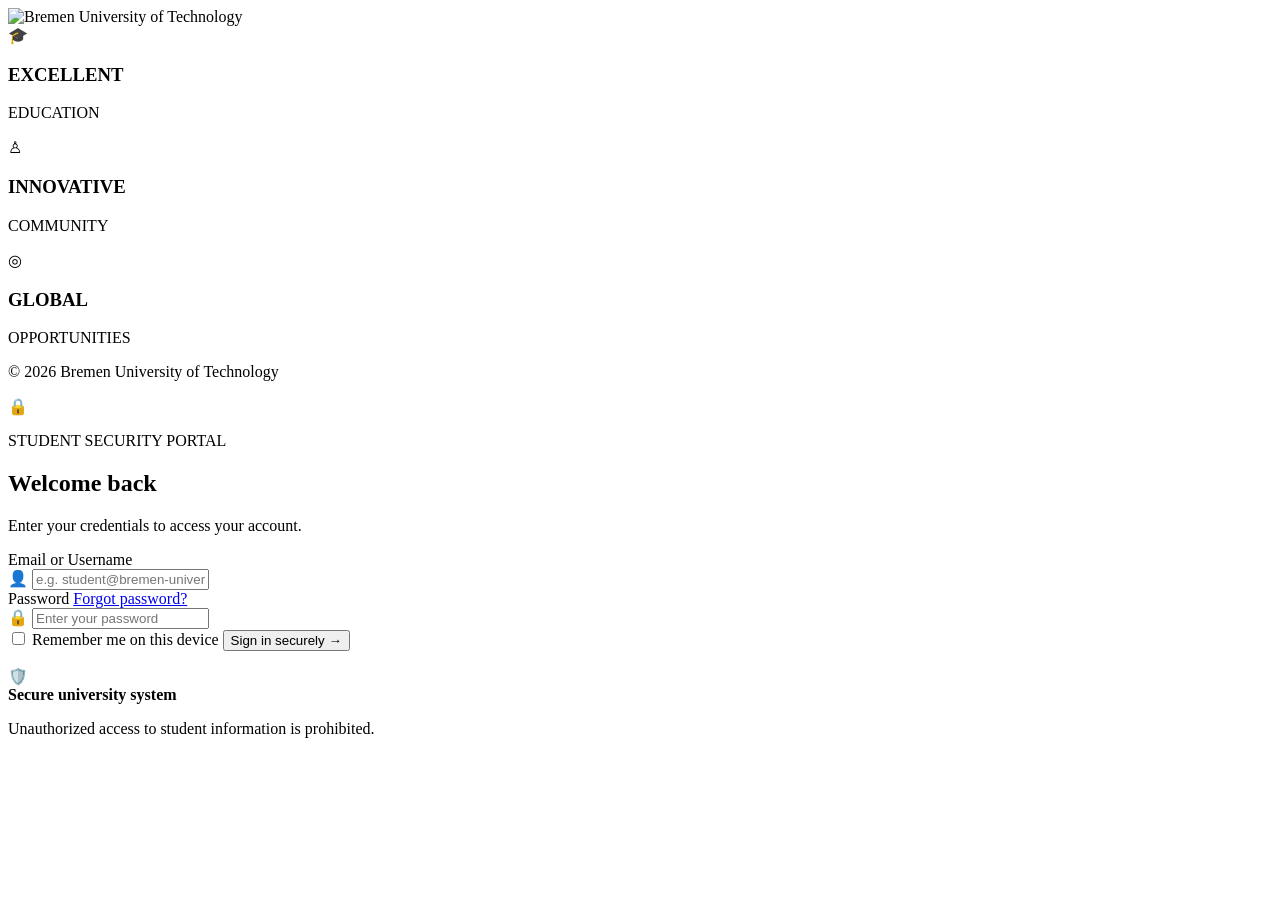
==== index.html @ ea81b8df "Add files via upload" ====
<!DOCTYPE html>
<html lang="en">

<head>
    <meta charset="UTF-8">
    <meta name="viewport" content="width=device-width, initial-scale=1.0">

    <title>Bremen University of Technology | Student Portal</title>

    <link rel="stylesheet" href="style.css">
</head>

<body>

<div class="page">

    <!-- ======================================
         LEFT SIDE
    ======================================= -->

    <section class="university-side">

        <div class="university-brand">

    <img
        src="images/university-logo.png"
        alt="Bremen University of Technology"
        class="university-logo"
    >

</div>


        <!-- UNIVERSITY FEATURES -->

        <div class="university-features">

            <div class="feature">

                <div class="feature-icon">
                    🎓
                </div>

                <h3>EXCELLENT</h3>

                <p>EDUCATION</p>

            </div>


            <div class="feature">

                <div class="feature-icon">
                    ♙
                </div>

                <h3>INNOVATIVE</h3>

                <p>COMMUNITY</p>

            </div>


            <div class="feature">

                <div class="feature-icon">
                    ◎
                </div>

                <h3>GLOBAL</h3>

                <p>OPPORTUNITIES</p>

            </div>

        </div>


        <p class="copyright">
            © 2026 Bremen University of Technology
        </p>

    </section>


    <!-- ======================================
         RIGHT SIDE
    ======================================= -->

    <section class="login-area">

        <!-- decorative background shapes -->

        <div class="background-shape shape-one"></div>
        <div class="background-shape shape-two"></div>


        <div class="login-card">

            <!-- LOCK -->

            <div class="lock-icon">
                🔒
            </div>


            <p class="portal-label">
                STUDENT SECURITY PORTAL
            </p>


            <h1>
                Welcome back
            </h1>


            <p class="subtitle">
                Enter your credentials to access your account.
            </p>


            <!-- LOGIN FORM -->

            <form id="loginForm">

                <!-- EMAIL -->

                <div class="form-group">

                    <label for="username">
                        Email or Username
                    </label>

                    <div class="input-wrapper">

                        <span class="input-icon">
                            👤
                        </span>

                        <input
                            type="text"
                            id="username"
                            name="username"
                            placeholder="e.g. student@bremen-university.de"
                            autocomplete="username"
                            required
                        >

                    </div>

                </div>


                <!-- PASSWORD -->

                <div class="form-group">

                    <div class="password-heading">

                        <label for="password">
                            Password
                        </label>

                        <a href="#">
                            Forgot password?
                        </a>

                    </div>


                    <div class="input-wrapper">

                        <span class="input-icon">
                            🔒
                        </span>

                        <input
                            type="password"
                            id="password"
                            name="password"
                            placeholder="Enter your password"
                            autocomplete="current-password"
                            required
                        >

                    </div>

                </div>


                <!-- REMEMBER -->

                <label class="remember">

                    <input type="checkbox">

                    <span>
                        Remember me on this device
                    </span>

                </label>


                <!-- LOGIN BUTTON -->

                <button
                    type="submit"
                    class="login-button"
                >

                    <span>
                        Sign in securely
                    </span>

                    <span class="arrow">
                        →
                    </span>

                </button>


                <p
                    id="loginMessage"
                    class="login-message"
                ></p>

            </form>


            <!-- SECURITY BOX -->

            <div class="security-box">

                <div class="shield-icon">
                    🛡️
                </div>

                <div class="security-text">

                    <strong>
                        Secure university system
                    </strong>

                    <p>
                        Unauthorized access to student information
                        is prohibited.
                    </p>

                </div>

            </div>

        </div>

    </section>

</div>


<script src="script.js"></script>

</body>

</html>
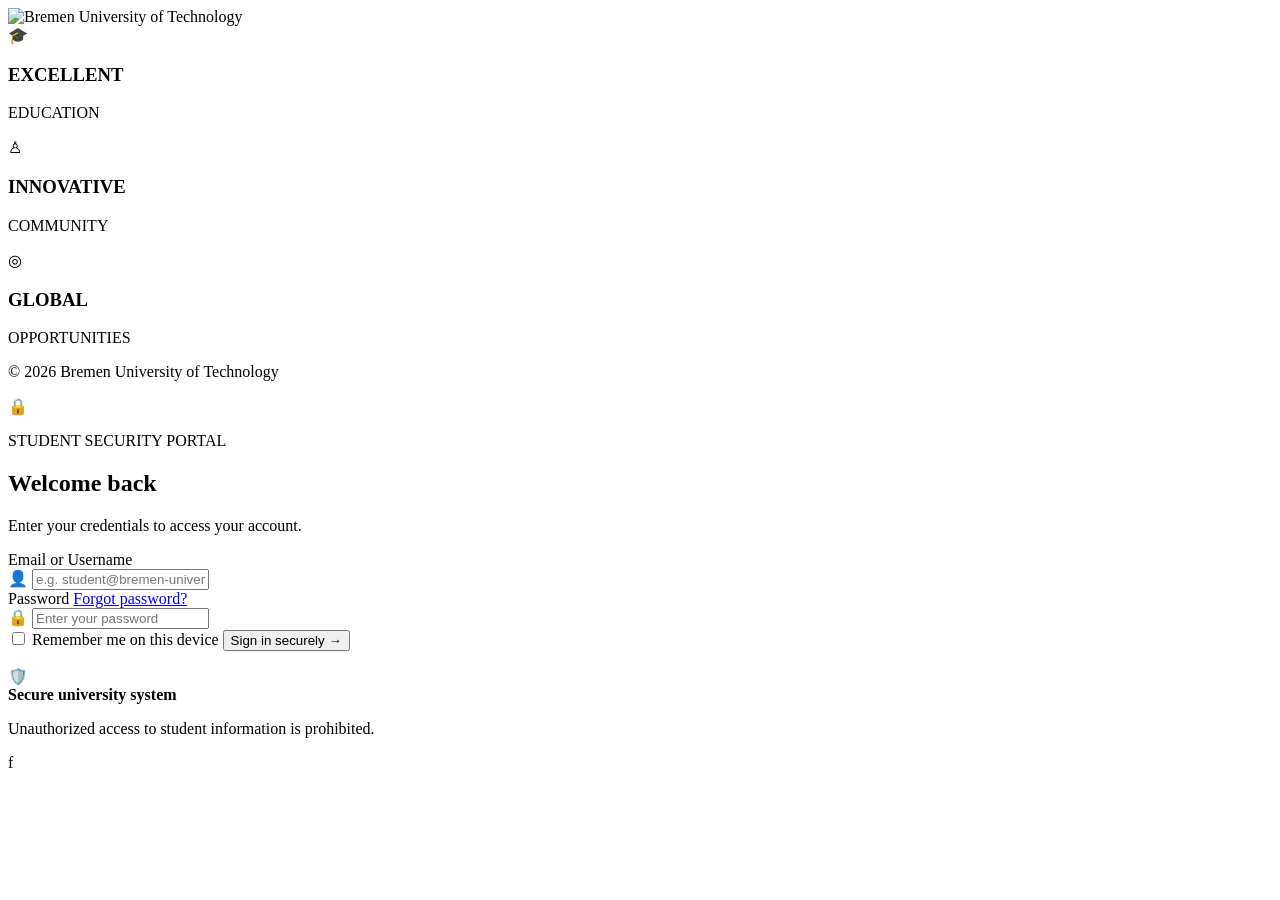
==== commit 9c003eab: "Update index.html" ====
--- a/index.html
+++ b/index.html
@@ -259,6 +259,6 @@
 
 <script src="script.js"></script>
 
-</body>
-
-</html>+</body>f
+
+</html>
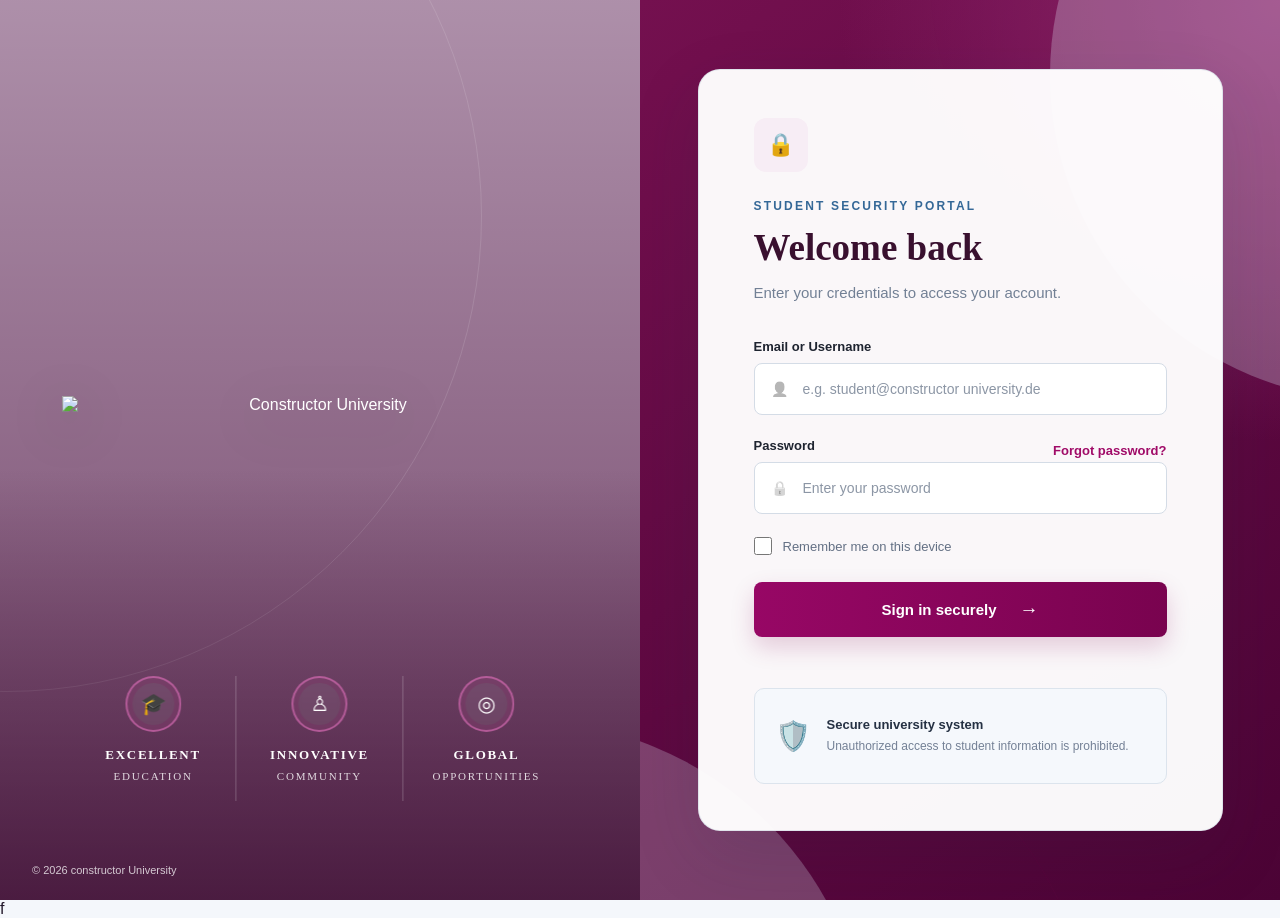
==== commit 2a63deee: "Add lecturer and admin dashboards with role-based access" ====
--- a/index.html
+++ b/index.html
@@ -24,7 +24,7 @@
 
     <img
         src="images/university-logo.png"
-        alt="Bremen University of Technology"
+        alt="Constructor University"
         class="university-logo"
     >
 
@@ -77,7 +77,7 @@
 
 
         <p class="copyright">
-            © 2026 Bremen University of Technology
+            © 2026 constructor University
         </p>
 
     </section>
@@ -141,7 +141,7 @@
                             type="text"
                             id="username"
                             name="username"
-                            placeholder="e.g. student@bremen-university.de"
+                            placeholder="e.g. student@constructor university.de"
                             autocomplete="username"
                             required
                         >
--- a/style.css
+++ b/style.css
@@ -0,0 +1,1063 @@
+/* =========================================================
+   RESET
+========================================================= */
+
+* {
+    margin: 0;
+    padding: 0;
+    box-sizing: border-box;
+}
+
+
+html,
+body {
+    width: 100%;
+    min-height: 100%;
+}
+
+
+body {
+    font-family:
+        "Segoe UI",
+        Arial,
+        sans-serif;
+
+    background: #f4f7fb;
+
+    color: #22172a;
+
+    overflow-x: hidden;
+}
+
+
+/* =========================================================
+   MAIN PAGE
+========================================================= */
+
+.page {
+    width: 100%;
+    min-height: 100vh;
+
+    display: flex;
+
+    
+}
+
+
+/* =========================================================
+   LEFT UNIVERSITY SIDE
+========================================================= */
+
+.university-side {
+    width: 50%;
+    min-height: 100vh;
+
+    flex-shrink: 0;
+
+    position: relative;
+
+    overflow: hidden;
+
+    color: white;
+
+    background-image:
+
+        linear-gradient(
+            rgba(76, 0, 57, 0.42),
+            rgba(64, 0, 49, 0.72)
+        ),
+
+        url("images/campus.png");
+
+    background-size: cover;
+
+    background-position: center;
+
+    background-repeat: no-repeat;
+}
+
+
+/* Large decorative curved line */
+
+.university-side::before {
+    content: "";
+
+    position: absolute;
+
+    width: 950px;
+    height: 950px;
+
+    border:
+
+        1px solid
+        rgba(255, 255, 255, 0.12);
+
+    border-radius: 50%;
+
+    left: -470px;
+    top: -260px;
+
+    pointer-events: none;
+}
+
+
+/* Dark gradient at bottom */
+
+.university-side::after {
+    content: "";
+
+    position: absolute;
+
+    left: 0;
+    right: 0;
+    bottom: 0;
+
+    height: 48%;
+
+    background:
+
+        linear-gradient(
+            to bottom,
+            transparent,
+            rgba(48, 0, 37, 0.60)
+        );
+
+    z-index: 1;
+
+    pointer-events: none;
+}
+
+
+/* =========================================================
+   UNIVERSITY LOGO
+========================================================= */
+.university-brand {
+    position: absolute;
+
+    /* Moves the crest lower */
+    top: 45%;
+
+    left: 50%;
+    transform: translate(-50%, -50%);
+
+    width: 95%;
+
+    display: flex;
+    justify-content: center;
+    align-items: center;
+
+    text-align: center;
+
+    z-index: 3;
+}
+
+
+/* CREST */
+
+.university-logo {
+    width: 550px;
+
+    max-width: 85%;
+
+    height: auto;
+
+    display: block;
+
+    object-fit: contain;
+
+    margin: 0%;
+
+    filter:
+        drop-shadow(
+            0 12px 25px
+            rgba(0, 0, 0, 0.25)
+        );
+}
+
+
+/* BREMEN UNIVERSITY */
+
+
+
+
+
+/* =========================================
+   BREMEN, GERMANY WITH LINES
+========================================= */
+
+
+
+
+
+/* =========================================================
+   FEATURE SECTION
+========================================================= */
+
+.university-features {
+    position: absolute;
+
+    left: 50%;
+
+    bottom: 11%;
+
+    transform:
+        translateX(-50%);
+
+    width: 78%;
+
+    display: grid;
+
+    grid-template-columns:
+        repeat(3, 1fr);
+
+    z-index: 3;
+}
+
+
+/* =========================================================
+   INDIVIDUAL FEATURE
+========================================================= */
+
+.feature {
+    min-height: 125px;
+
+    padding: 0 25px;
+
+    display: flex;
+
+    flex-direction: column;
+
+    align-items: center;
+
+    text-align: center;
+
+    color: white;
+}
+
+
+/* Vertical separators */
+
+.feature:not(:last-child) {
+
+    border-right:
+
+        1px solid
+        rgba(255, 255, 255, 0.23);
+}
+
+
+/* Feature icon circle */
+
+.feature-icon {
+    width: 56px;
+    height: 56px;
+
+    margin-bottom: 15px;
+
+    display: flex;
+
+    align-items: center;
+
+    justify-content: center;
+
+    border:
+
+        2px solid
+        rgba(210, 102, 174, 0.70);
+
+    border-radius: 50%;
+
+    background:
+
+        rgba(255, 255, 255, 0.07);
+
+    box-shadow:
+
+        inset 0 0 0 5px
+        rgba(129, 16, 93, 0.20);
+
+    backdrop-filter:
+        blur(5px);
+
+    font-size: 21px;
+}
+
+
+/* Feature title */
+
+.feature h3 {
+    font-family:
+
+        Georgia,
+        "Times New Roman",
+        serif;
+
+    font-size: 13px;
+
+    font-weight: 600;
+
+    letter-spacing: 1.7px;
+
+    margin-bottom: 5px;
+
+    color: white;
+}
+
+
+/* Feature subtitle */
+
+.feature p {
+    font-family:
+
+        Georgia,
+        "Times New Roman",
+        serif;
+
+    font-size: 11px;
+
+    letter-spacing: 1.8px;
+
+    line-height: 1.5;
+
+    color:
+
+        rgba(255, 255, 255, 0.82);
+}
+
+
+/* =========================================================
+   COPYRIGHT
+========================================================= */
+
+.copyright {
+    position: absolute;
+
+    left: 32px;
+
+    bottom: 24px;
+
+    z-index: 4;
+
+    color:
+
+        rgba(255, 255, 255, 0.76);
+
+    font-size: 11px;
+}
+
+
+/* =========================================================
+   RIGHT SIDE
+========================================================= */
+
+    .login-area {
+    width: 50%;
+    min-height: 100vh;
+
+    display: flex;
+    align-items: center;
+    justify-content: center;
+
+    padding: 40px;
+
+    /* Purple background */
+    background:
+        radial-gradient(
+            circle at top right,
+           #8f286e 0%,
+            transparent 40%
+        ),
+        linear-gradient(
+            145deg,
+             #74104f 0%,
+            #4b0335 100%
+        );
+
+    position: relative;
+    overflow: hidden;
+}
+   .login-area::before {
+    content: "";
+
+    position: absolute;
+
+    width: 650px;
+    height: 650px;
+
+    border-radius: 50%;
+
+    background: rgba(122, 0, 82, 0.05);
+
+    top: -350px;
+    right: -300px;
+}
+
+
+.login-area::after {
+    content: "";
+
+    position: absolute;
+
+    width: 700px;
+    height: 700px;
+
+    border-radius: 50%;
+
+    border: 1px solid rgba(122, 0, 82, 0.08);
+
+    bottom: -500px;
+    left: -250px;
+} 
+
+/* =========================================================
+   DECORATIVE RIGHT BACKGROUND
+========================================================= */
+
+.background-shape {
+    position: absolute;
+
+    border-radius: 50%;
+
+    pointer-events: none;
+}
+
+
+.shape-one {
+    width: 650px;
+    height: 650px;
+
+    right: -420px;
+    top: -250px;
+
+    background:
+
+        rgba(222, 231, 242, 0.28);
+}
+
+
+.shape-two {
+    width: 700px;
+    height: 700px;
+
+    left: -470px;
+    bottom: -520px;
+
+    background:
+
+        rgba(222, 231, 242, 0.25);
+}
+
+
+/* =========================================================
+   LOGIN CARD
+========================================================= */
+
+.login-card {
+    width: 100%;
+
+    max-width: 525px;
+
+    position: relative;
+
+    z-index: 2;
+
+    padding:
+
+        48px
+        55px
+        46px;
+
+    background:
+
+        rgba(255, 255, 255, 0.97);
+
+    border:
+
+        1px solid
+        rgba(220, 225, 233, 0.85);
+
+    border-radius: 22px;
+
+    box-shadow:
+
+        0 25px 70px
+        rgba(37, 48, 68, 0.13);
+}
+
+
+/* =========================================================
+   LOCK ICON
+========================================================= */
+
+.lock-icon {
+    width: 54px;
+    height: 54px;
+
+    margin-bottom: 27px;
+
+    display: flex;
+
+    align-items: center;
+
+    justify-content: center;
+
+    border-radius: 12px;
+
+    background:
+
+        #f7edf5;
+
+    color:
+
+        #8c1764;
+
+    font-size: 22px;
+}
+
+
+/* =========================================================
+   PORTAL LABEL
+========================================================= */
+
+.portal-label {
+    margin-bottom: 14px;
+
+    color:
+
+        #356897;
+
+    font-size: 12px;
+
+    font-weight: 700;
+
+    letter-spacing: 2.2px;
+}
+
+
+/* =========================================================
+   WELCOME TITLE
+========================================================= */
+
+.login-card h1 {
+    margin-bottom: 12px;
+
+    font-family:
+
+        Georgia,
+        "Times New Roman",
+        serif;
+
+    font-size: 37px;
+
+    line-height: 1.15;
+
+    color:
+
+        #39102f;
+}
+
+
+/* =========================================================
+   SUBTITLE
+========================================================= */
+
+.subtitle {
+    margin-bottom: 34px;
+
+    color:
+
+        #728095;
+
+    font-size: 15px;
+
+    line-height: 1.6;
+}
+
+
+/* =========================================================
+   FORM GROUP
+========================================================= */
+
+.form-group {
+    margin-bottom: 23px;
+}
+
+
+.form-group label {
+    display: block;
+
+    margin-bottom: 9px;
+
+    color:
+
+        #1e2430;
+
+    font-size: 13px;
+
+    font-weight: 700;
+}
+
+
+/* =========================================================
+   PASSWORD LABEL ROW
+========================================================= */
+
+.password-heading {
+    display: flex;
+
+    align-items: center;
+
+    justify-content: space-between;
+}
+
+
+.password-heading a {
+    color:
+
+        #a00b68;
+
+    font-size: 13px;
+
+    font-weight: 600;
+
+    text-decoration: none;
+}
+
+
+.password-heading a:hover {
+    text-decoration: underline;
+}
+
+
+/* =========================================================
+   INPUT WRAPPER
+========================================================= */
+
+.input-wrapper {
+    position: relative;
+}
+
+
+/* =========================================================
+   INPUT ICON
+========================================================= */
+
+.input-icon {
+    position: absolute;
+
+    left: 17px;
+
+    top: 50%;
+
+    transform:
+        translateY(-50%);
+
+    z-index: 2;
+
+    font-size: 14px;
+
+    filter:
+        grayscale(1);
+
+    opacity: 0.48;
+}
+
+
+/* =========================================================
+   INPUT
+========================================================= */
+
+.input-wrapper input {
+    width: 100%;
+
+    height: 52px;
+
+    padding:
+
+        0
+        16px
+        0
+        48px;
+
+    border:
+
+        1px solid
+        #d4dce6;
+
+    border-radius: 8px;
+
+    outline: none;
+
+    background:
+
+        rgba(255, 255, 255, 0.96);
+
+    color:
+
+        #2b3340;
+
+    font-size: 14px;
+
+    transition:
+
+        border-color 0.2s,
+        box-shadow 0.2s;
+}
+
+
+.input-wrapper input::placeholder {
+
+    color:
+        #8c96a5;
+}
+
+
+.input-wrapper input:focus {
+
+    border-color:
+        #8d155f;
+
+    box-shadow:
+
+        0 0 0 3px
+        rgba(141, 21, 95, 0.08);
+}
+
+
+/* =========================================================
+   REMEMBER ME
+========================================================= */
+
+.remember {
+    display: flex;
+
+    align-items: center;
+
+    gap: 11px;
+
+    margin:
+
+        3px
+        0
+        27px;
+
+    color:
+
+        #637084;
+
+    font-size: 13px;
+
+    cursor: pointer;
+}
+
+
+.remember input {
+
+    width: 18px;
+
+    height: 18px;
+
+    accent-color:
+
+        #8b0d60;
+}
+
+
+/* =========================================================
+   LOGIN BUTTON
+========================================================= */
+
+.login-button {
+    width: 100%;
+
+    height: 55px;
+
+    border: none;
+
+    border-radius: 8px;
+
+    display: flex;
+
+    align-items: center;
+
+    justify-content: center;
+
+    gap: 23px;
+
+    background:
+
+        linear-gradient(
+            90deg,
+            #970765,
+            #79034f
+        );
+
+    color: white;
+
+    font-size: 15px;
+
+    font-weight: 700;
+
+    cursor: pointer;
+
+    box-shadow:
+
+        0 10px 23px
+        rgba(131, 9, 87, 0.19);
+
+    transition:
+
+        transform 0.2s,
+        box-shadow 0.2s,
+        filter 0.2s;
+}
+
+
+.login-button:hover {
+
+    transform:
+        translateY(-2px);
+
+    filter:
+        brightness(1.05);
+
+    box-shadow:
+
+        0 14px 28px
+        rgba(131, 9, 87, 0.27);
+}
+
+
+.arrow {
+    font-size: 19px;
+}
+
+
+/* =========================================================
+   LOGIN MESSAGE
+========================================================= */
+
+.login-message {
+    min-height: 18px;
+
+    margin-top: 10px;
+
+    text-align: center;
+
+    font-size: 13px;
+}
+
+
+/* =========================================================
+   SECURITY BOX
+========================================================= */
+
+.security-box {
+    margin-top: 23px;
+
+    min-height: 96px;
+
+    padding:
+
+        19px
+        20px;
+
+    display: flex;
+
+    align-items: center;
+
+    gap: 16px;
+
+    background:
+
+        #f5f8fc;
+
+    border:
+
+        1px solid
+        #dce4ed;
+
+    border-radius: 10px;
+}
+
+
+.shield-icon {
+    flex-shrink: 0;
+
+    font-size: 29px;
+}
+
+
+.security-text strong {
+    display: block;
+
+    margin-bottom: 5px;
+
+    color:
+
+        #253143;
+
+    font-size: 13px;
+}
+
+
+.security-text p {
+    color:
+
+        #748196;
+
+    font-size: 12px;
+
+    line-height: 1.55;
+}
+
+
+/* =========================================================
+   RESPONSIVE - TABLET
+========================================================= */
+
+@media (max-width: 1000px) {
+
+    .page {
+
+        grid-template-columns:
+            1fr;
+    }
+
+
+    .university-side {
+
+        min-height:
+            760px;
+    }
+
+
+    
+
+    
+
+
+    .university-features {
+
+        width:
+            84%;
+
+        bottom:
+            11%;
+    }
+
+
+    .login-area {
+
+        min-height:
+            760px;
+
+        padding:
+            60px 25px;
+    }
+}
+
+
+/* =========================================================
+   RESPONSIVE - MOBILE
+========================================================= */
+
+@media (max-width: 600px) {
+
+    .university-side {
+
+        min-height:
+            900px;
+    }
+
+
+    
+
+
+    
+
+    .university-features {
+
+        width:
+            80%;
+
+        bottom:
+            8%;
+
+        grid-template-columns:
+            1fr;
+
+        gap:
+            18px;
+    }
+
+
+    .feature {
+
+        min-height:
+            auto;
+
+        padding:
+            0;
+    }
+
+
+    .feature:not(:last-child) {
+
+        border-right:
+            none;
+    }
+
+
+    .feature-icon {
+
+        width:
+            48px;
+
+        height:
+            48px;
+
+        margin-bottom:
+            9px;
+    }
+
+
+    .copyright {
+
+        left:
+            50%;
+
+        bottom:
+            15px;
+
+        transform:
+            translateX(-50%);
+
+        width:
+            100%;
+
+        text-align:
+            center;
+    }
+
+
+    .login-area {
+
+        padding:
+            35px 18px;
+    }
+
+
+    .login-card {
+
+        padding:
+            38px 27px;
+    }
+
+
+    .login-card h1 {
+
+        font-size:
+            31px;
+    }
+}
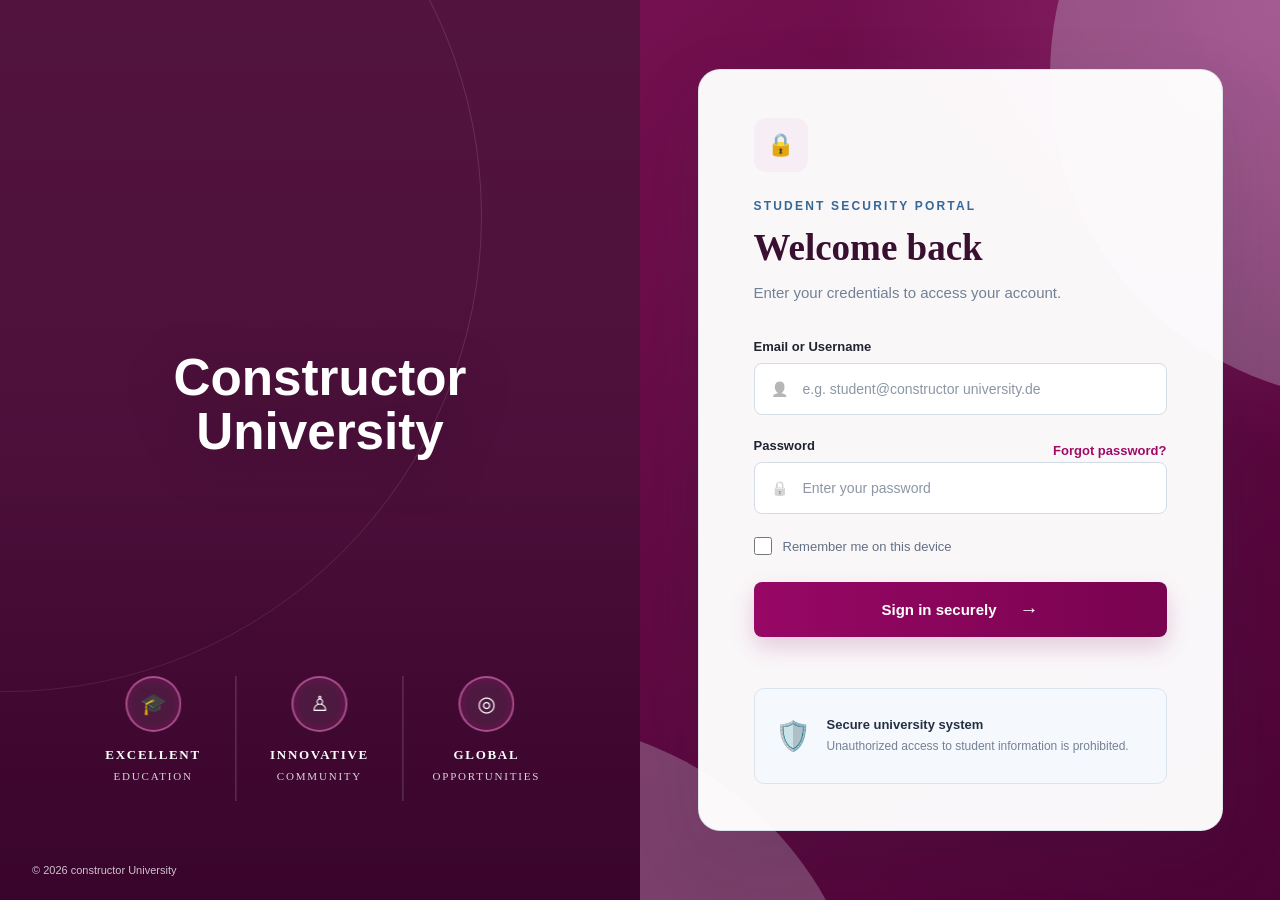
==== commit 134f1f49: "Complete Area 5 portal and verify MariaDB access controls on a fresh server" ====
--- a/index.html
+++ b/index.html
@@ -5,9 +5,10 @@
     <meta charset="UTF-8">
     <meta name="viewport" content="width=device-width, initial-scale=1.0">
 
-    <title>Bremen University of Technology | Student Portal</title>
+    <title>Constructor University | Student Portal</title>
 
     <link rel="stylesheet" href="style.css">
+    <link rel="icon" href="data:,">
 </head>
 
 <body>
@@ -22,11 +23,7 @@
 
         <div class="university-brand">
 
-    <img
-        src="images/university-logo.png"
-        alt="Constructor University"
-        class="university-logo"
-    >
+            <strong class="university-logo">Constructor University</strong>
 
 </div>
 
@@ -259,6 +256,6 @@
 
 <script src="script.js"></script>
 
-</body>f
+</body>
 
 </html>
--- a/style.css
+++ b/style.css
@@ -65,9 +65,8 @@
         linear-gradient(
             rgba(76, 0, 57, 0.42),
             rgba(64, 0, 49, 0.72)
-        ),
-
-        url("images/campus.png");
+        );
+    background-color: #572344;
 
     background-size: cover;
 
@@ -155,6 +154,8 @@
 /* CREST */
 
 .university-logo {
+    font-size: clamp(2rem, 4vw, 4rem);
+    line-height: 1.05;
     width: 550px;
 
     max-width: 85%;
